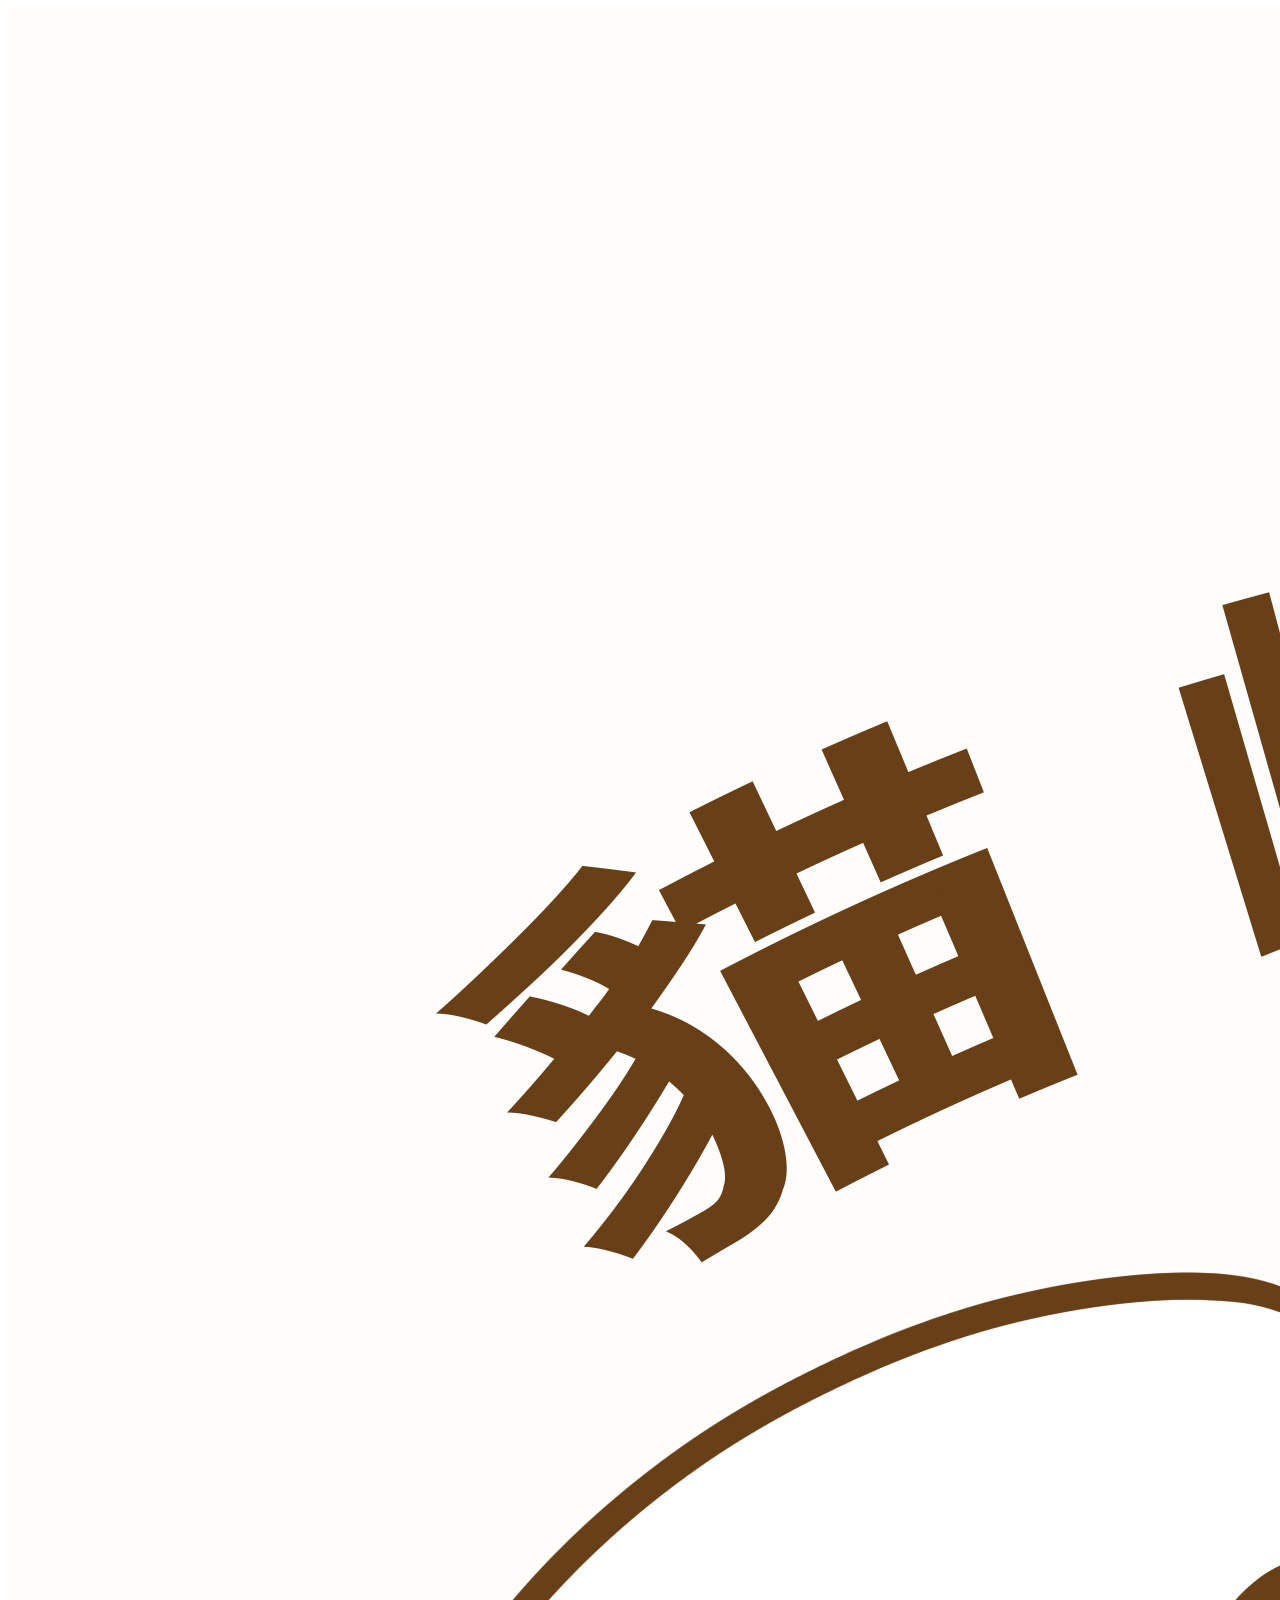
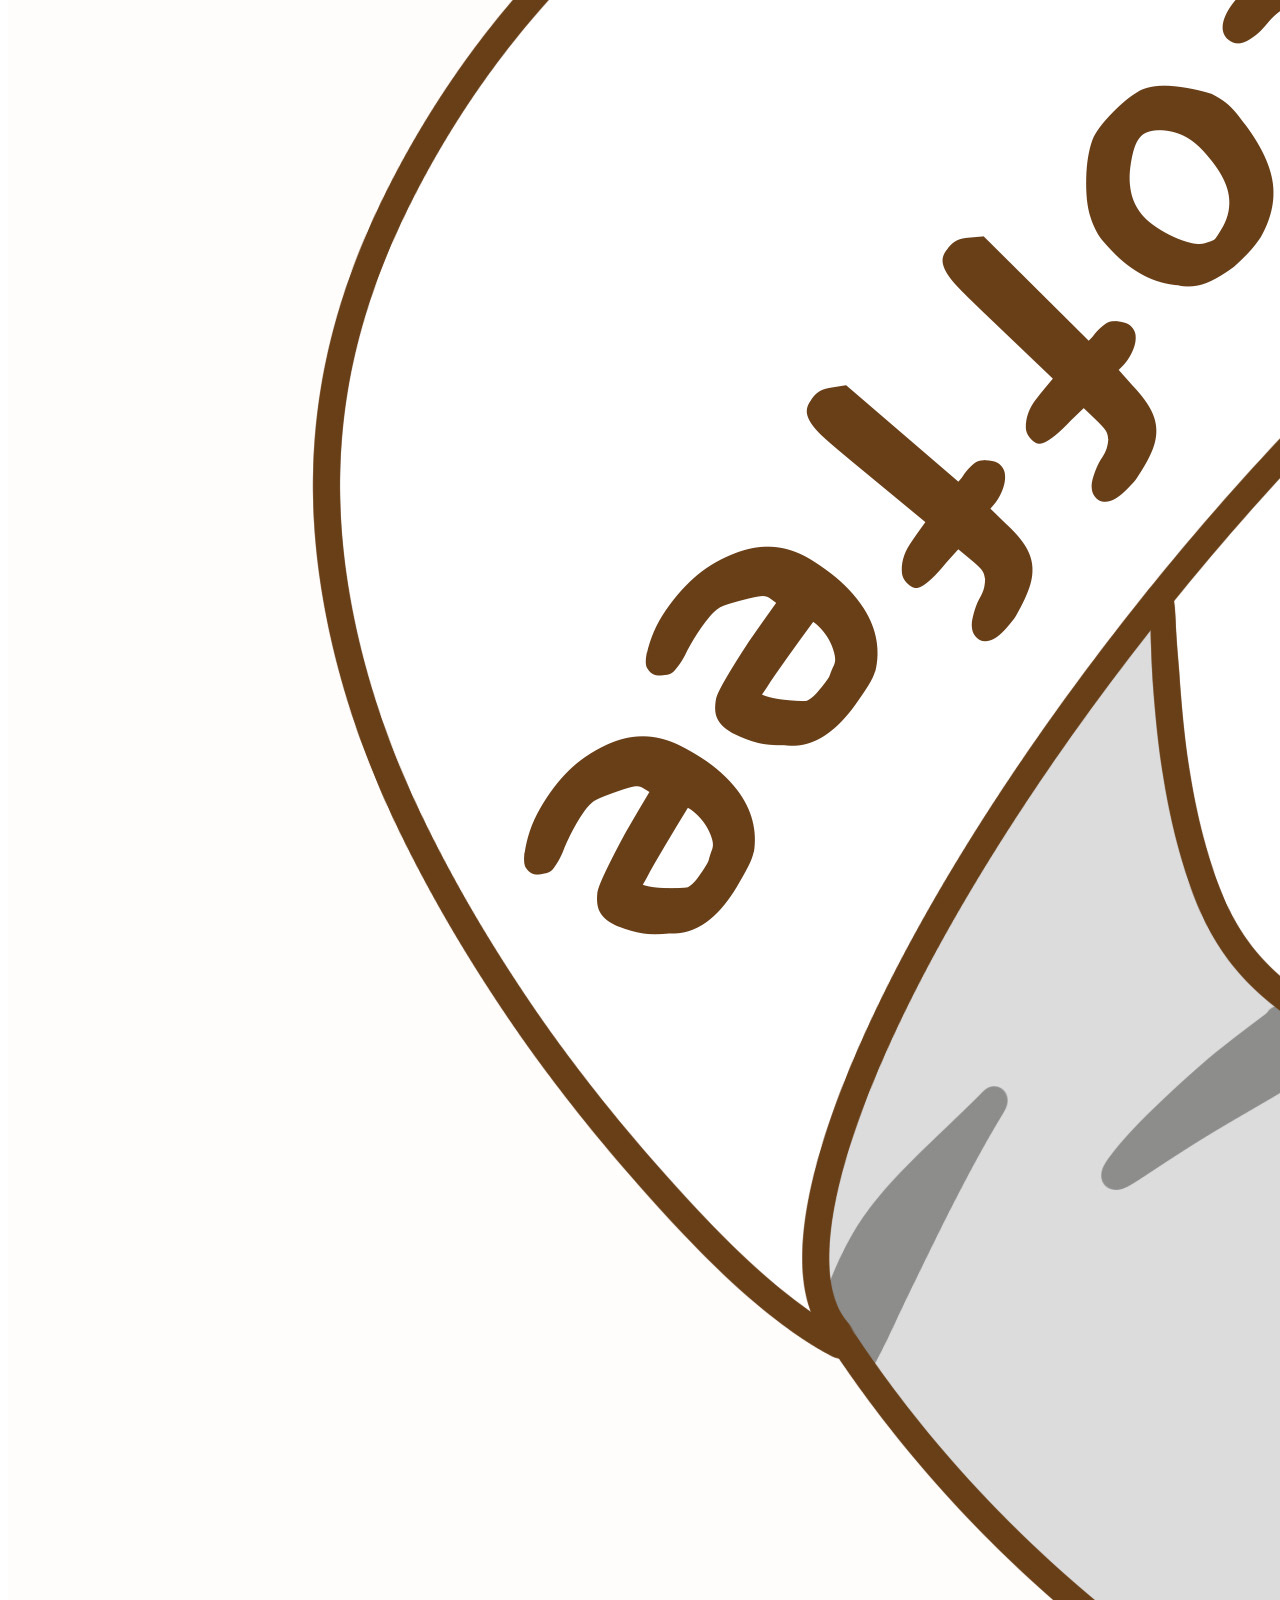
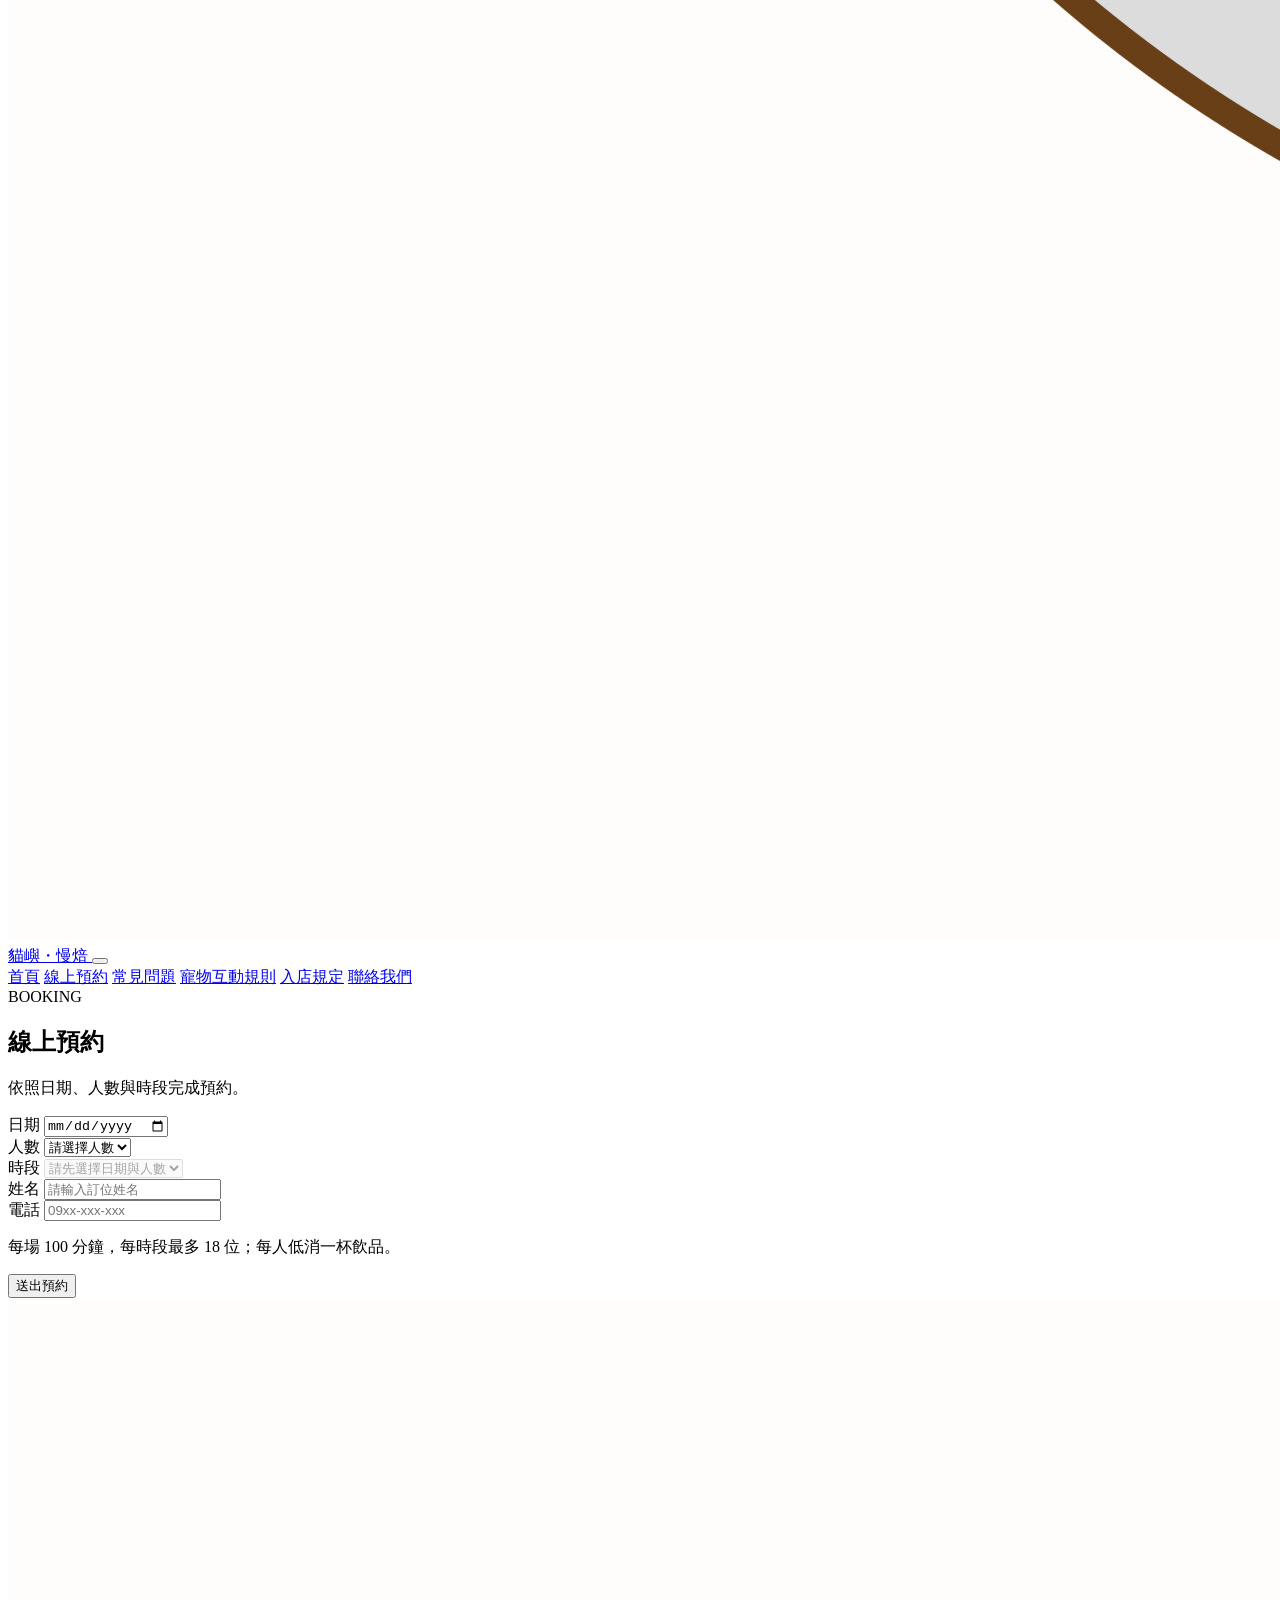
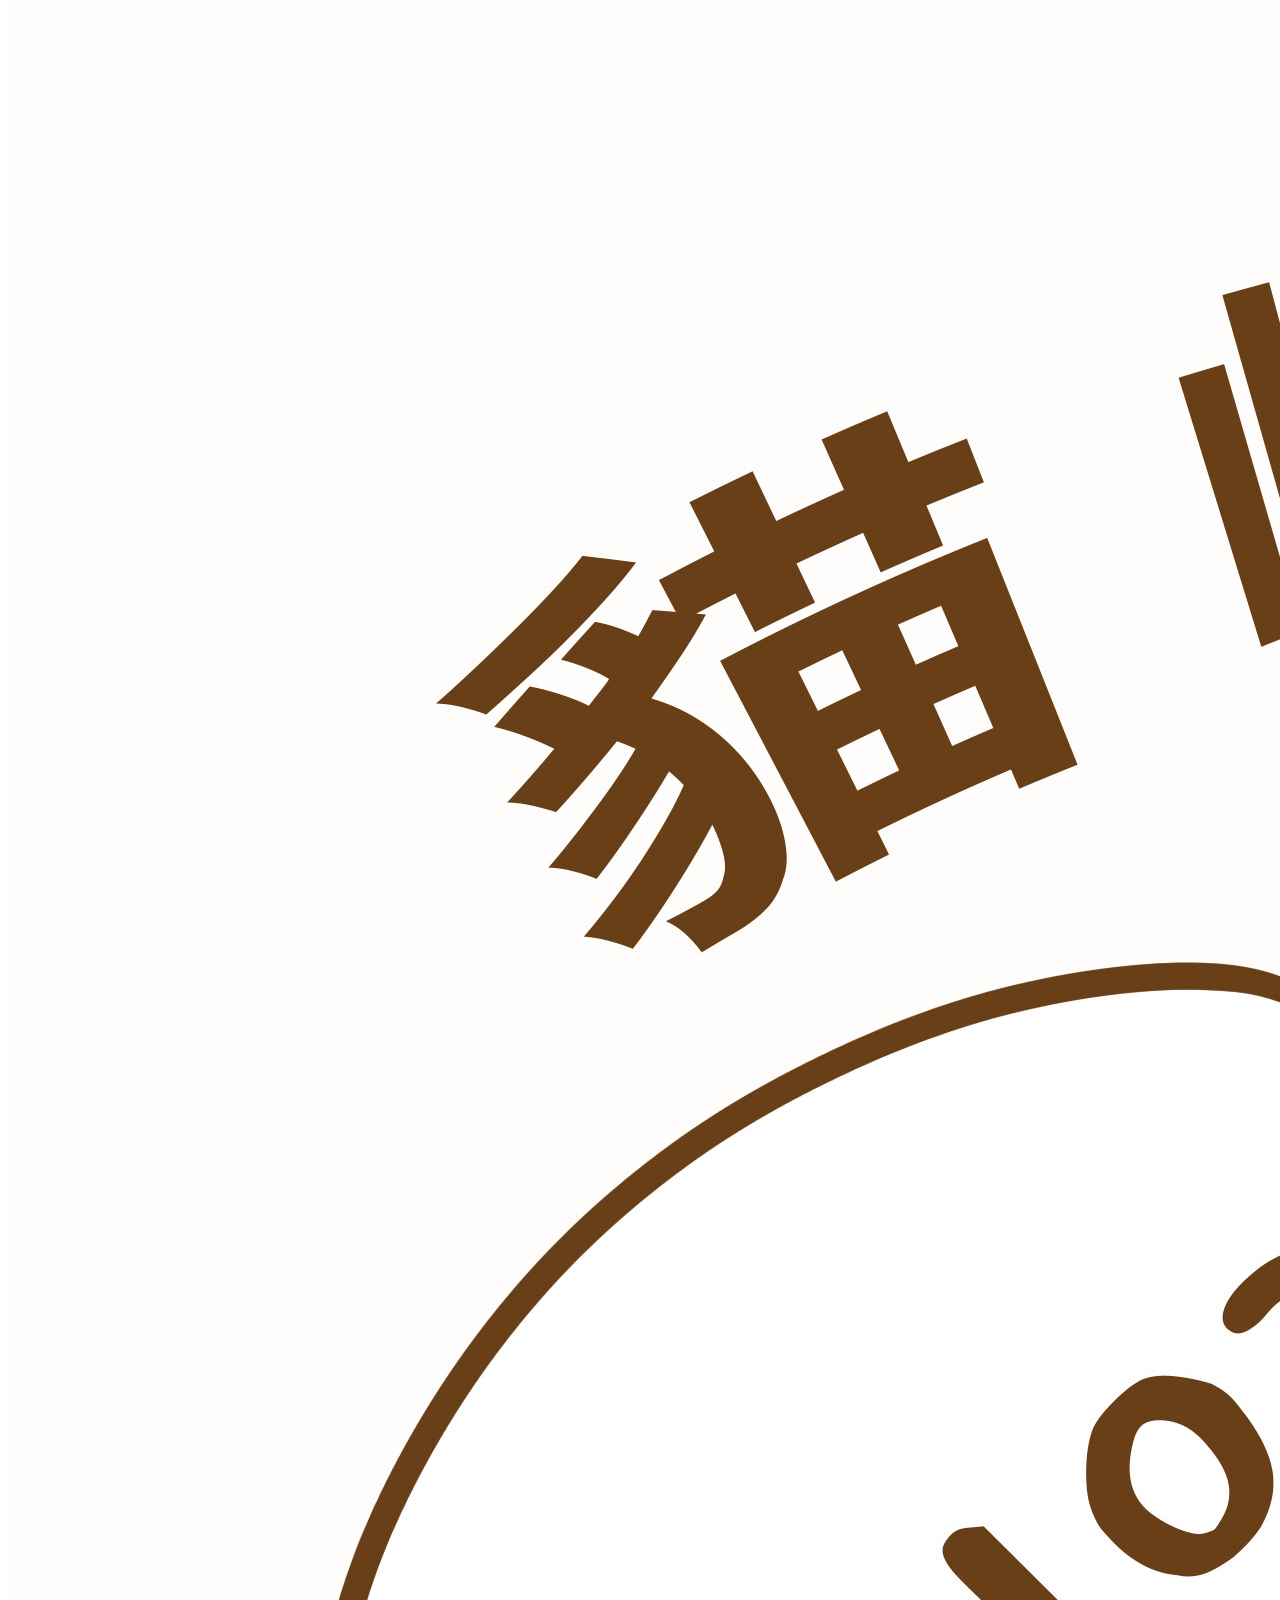
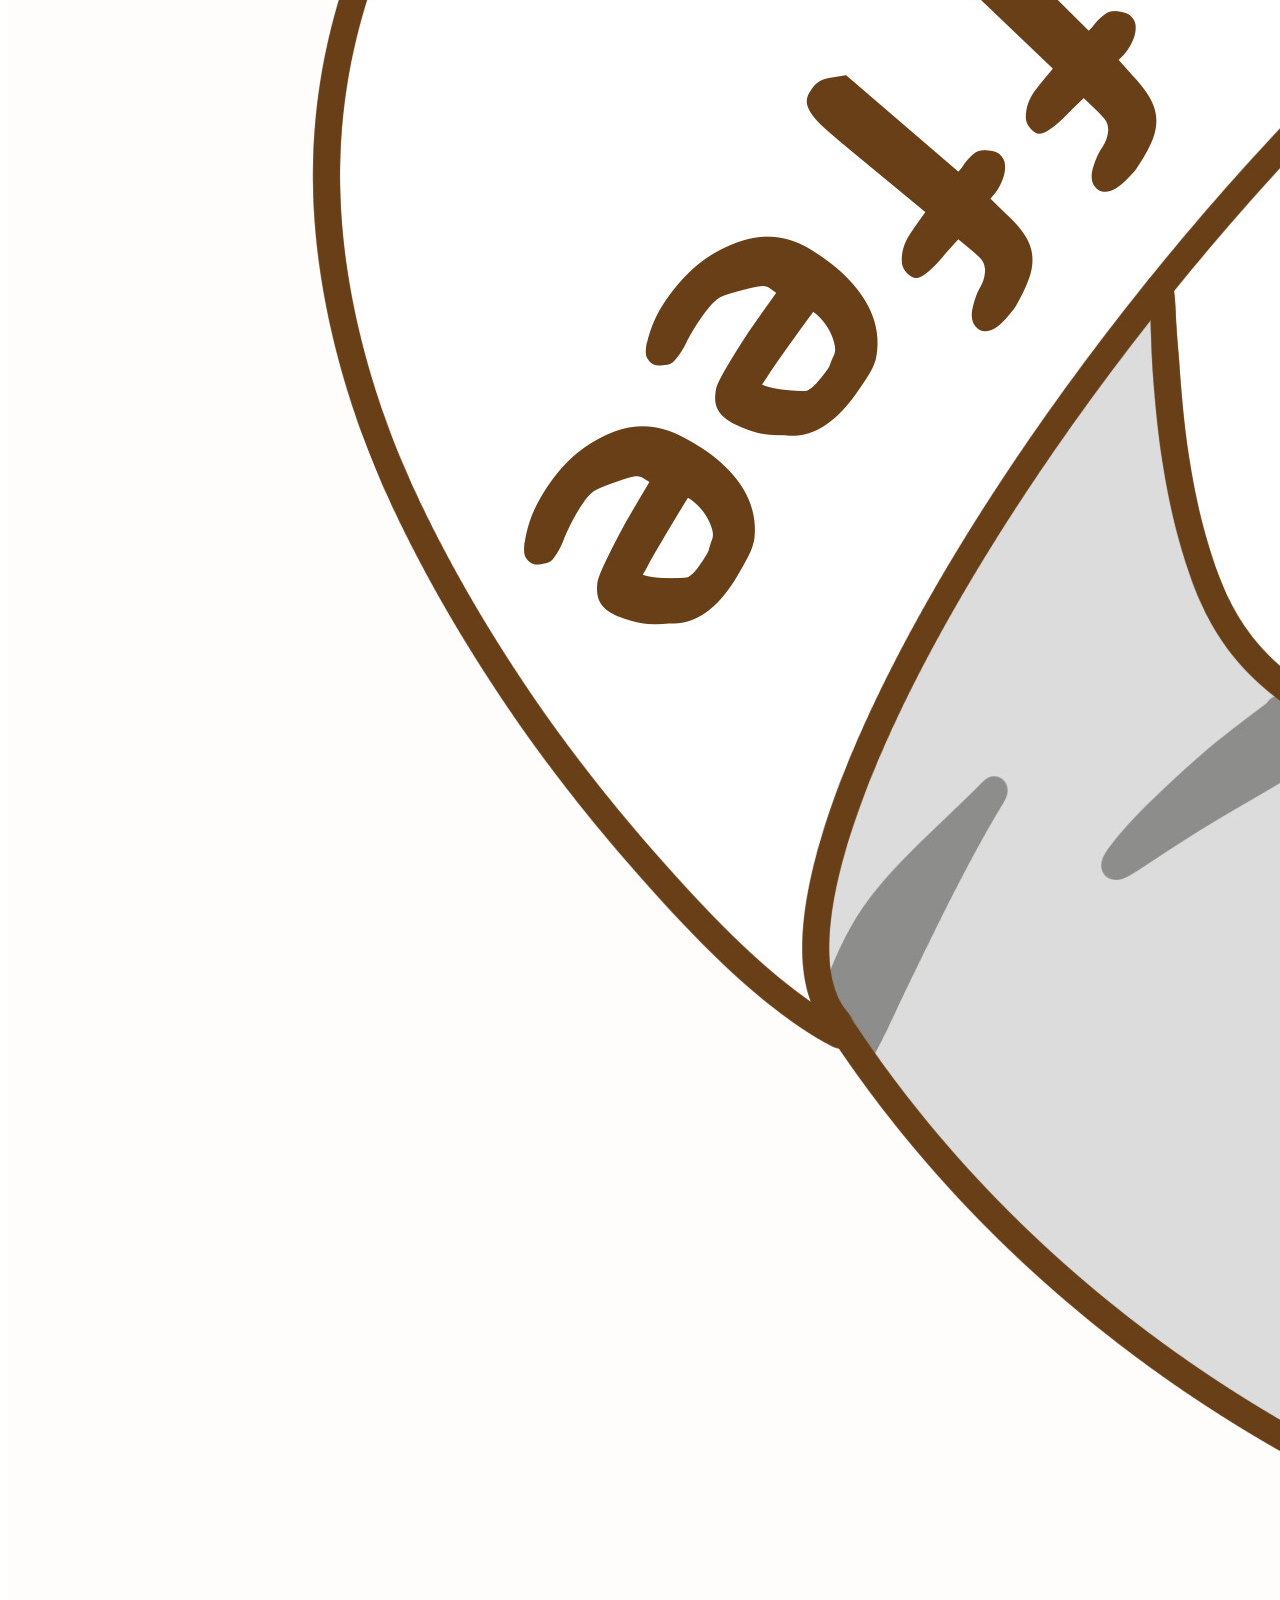
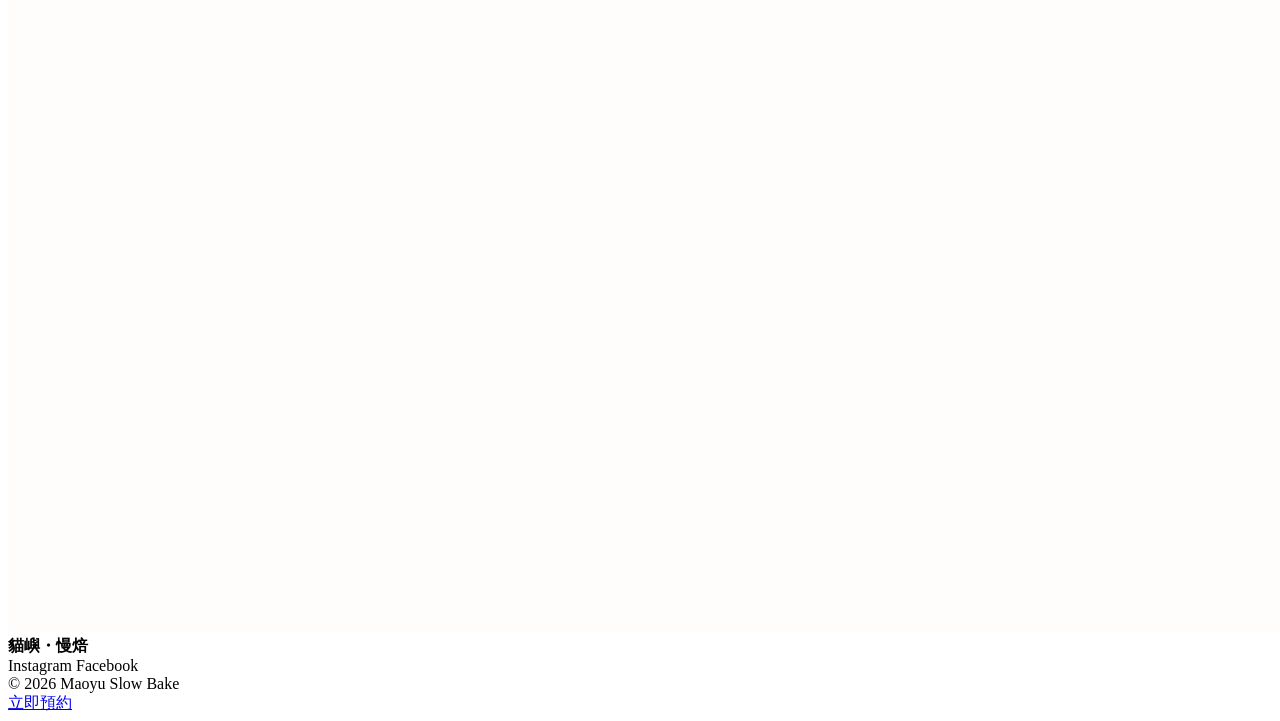
==== booking.html @ 1ec6d10b "Add files via upload" ====
<!doctype html>
<html lang="zh-Hant">
<head>
  <meta charset="utf-8">
  <meta name="viewport" content="width=device-width,initial-scale=1,viewport-fit=cover">
  <meta name="theme-color" content="#f7f1e8">
  <title>線上預約｜貓嶼・慢焙</title>
  <link rel="stylesheet" href="css/style.css">
</head>
<body class="booking-page">

<header class="site-header">
  <div class="header-inner">
    <a class="brand" href="index.html">
      <img src="logo.jpg" alt="貓嶼・慢焙 Logo">
      <span>貓嶼・慢焙</span>
    </a>
    <button class="menu-toggle" type="button" aria-label="開啟選單" aria-expanded="false">
      <span></span>
    </button>
  </div>
</header>
<div class="mobile-menu">
  <nav>
    <a href="index.html" class="">首頁</a>
<a href="booking.html" class="active">線上預約</a>
<a href="qa.html" class="">常見問題</a>
<a href="pet-rule.html" class="">寵物互動規則</a>
<a href="store-rule.html" class="">入店規定</a>
<a href="contact.html" class="">聯絡我們</a>
  </nav>
</div>

<main>

<section class="page-hero booking-section">
  <span class="eyebrow">BOOKING</span>
  <h1>線上預約</h1>
  <p class="lead">依照日期、人數與時段完成預約。</p>

  <div class="booking-card">
    <form id="bookingForm">
      <div>
        <label for="date">日期</label>
        <input id="date" name="date" type="date" required>
      </div>
      <div>
        <label for="people">人數</label>
        <select id="people" name="people" required>
          <option value="">請選擇人數</option>
          <option value="1">1 位</option>
          <option value="2">2 位</option>
          <option value="3">3 位</option>
          <option value="4">4 位</option>
          <option value="5">5 位</option>
          <option value="6">6 位</option>
        </select>
      </div>
      <div>
        <label for="time">時段</label>
        <select id="time" name="time" required disabled>
          <option value="">請先選擇日期與人數</option>
        </select>
      </div>
      <div>
        <label for="name">姓名</label>
        <input id="name" name="name" autocomplete="name" placeholder="請輸入訂位姓名" required>
      </div>
      <div>
        <label for="phone">電話</label>
        <input id="phone" name="phone" inputmode="tel" autocomplete="tel" placeholder="09xx-xxx-xxx" required>
      </div>
      <p class="notice">每場 100 分鐘，每時段最多 18 位；每人低消一杯飲品。</p>
      <button class="btn" type="submit">送出預約</button>
    </form>
    <div id="result" class="result"></div>
  </div>
</section>

</main>

<footer class="site-footer">
  <img src="logo.jpg" alt="貓嶼・慢焙 Logo">
  <strong>貓嶼・慢焙</strong>
  <div class="footer-links">
    <span>Instagram</span>
    <span>Facebook</span>
  </div>
  <div>© 2026 Maoyu Slow Bake</div>
</footer>

<a class="floating-book" href="booking.html">立即預約</a>
<script src="js/script.js"></script>
</body>
</html>
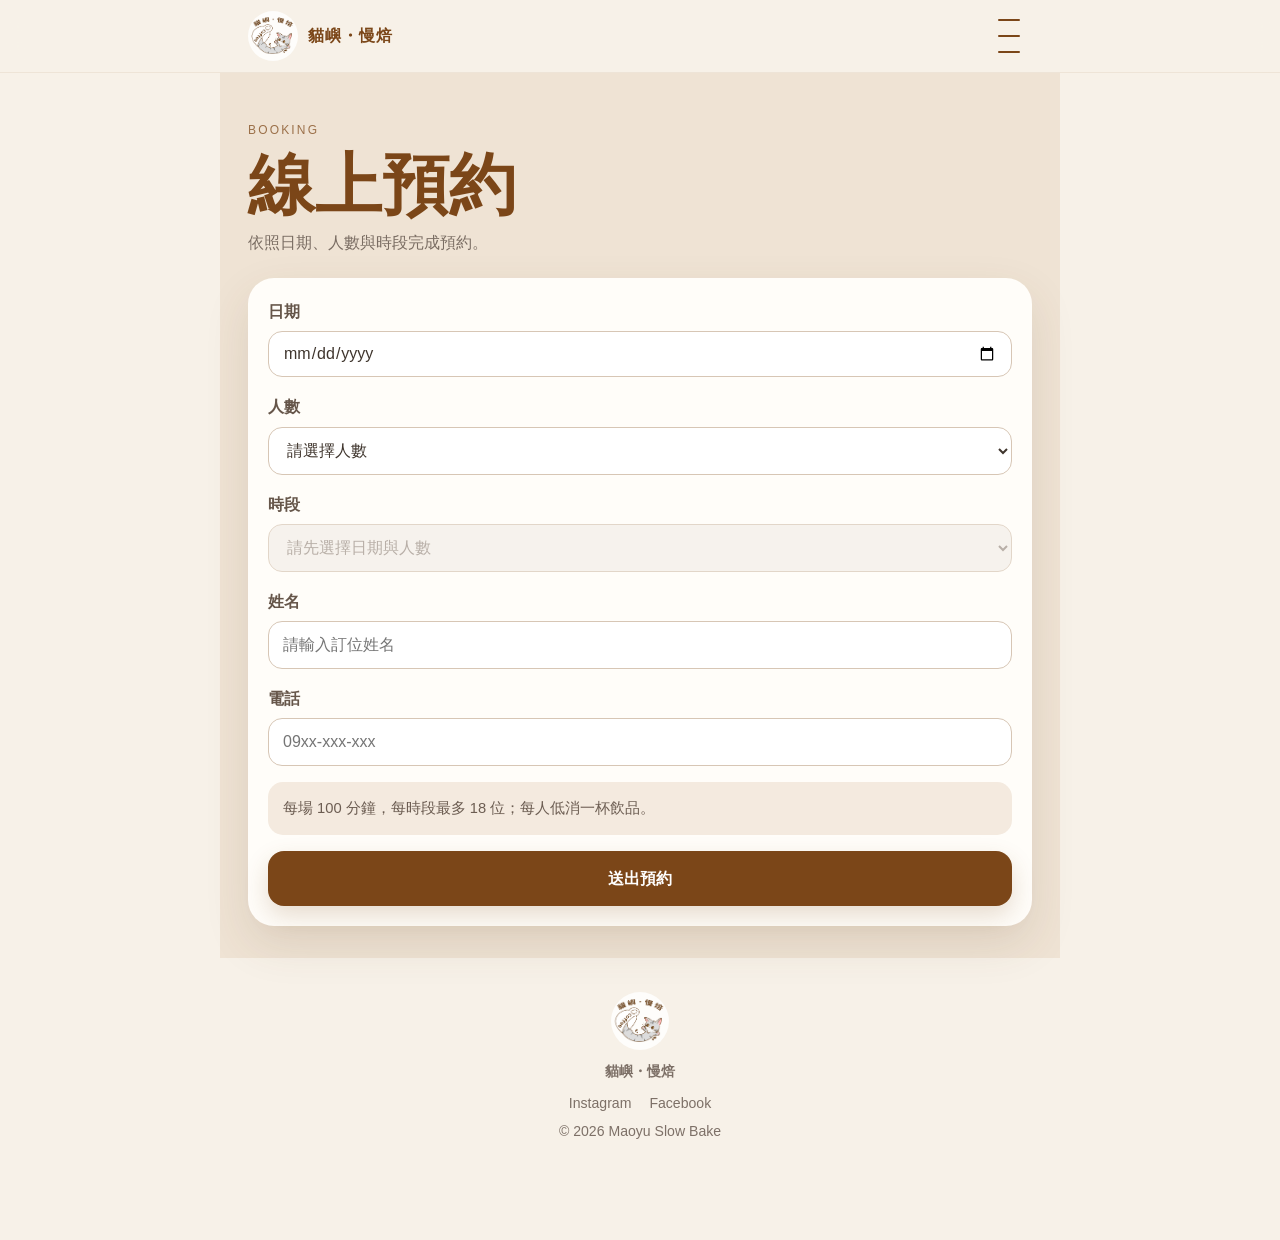
==== commit bfdae9e1: "Add files via upload" ====
--- a/booking.html
+++ b/booking.html
@@ -5,7 +5,7 @@
   <meta name="viewport" content="width=device-width,initial-scale=1,viewport-fit=cover">
   <meta name="theme-color" content="#f7f1e8">
   <title>線上預約｜貓嶼・慢焙</title>
-  <link rel="stylesheet" href="css/style.css">
+  <link rel="stylesheet" href="style.css">
 </head>
 <body class="booking-page">
 
@@ -90,6 +90,6 @@
 </footer>
 
 <a class="floating-book" href="booking.html">立即預約</a>
-<script src="js/script.js"></script>
+<script src="script.js"></script>
 </body>
 </html>
--- a/style.css
+++ b/style.css
@@ -0,0 +1,409 @@
+:root{
+  --cream:#f7f1e8;
+  --paper:#fffdf9;
+  --brown:#7b4618;
+  --brown-dark:#5f3512;
+  --ink:#3f352d;
+  --muted:#7a6d63;
+  --line:#decfbe;
+  --soft:#efe3d4;
+  --shadow:0 18px 46px rgba(92,66,43,.12);
+}
+*{box-sizing:border-box}
+html{scroll-behavior:smooth}
+body{
+  margin:0;
+  background:var(--cream);
+  color:var(--ink);
+  font-family:"Noto Sans TC","PingFang TC","Microsoft JhengHei",sans-serif;
+  line-height:1.7;
+  -webkit-font-smoothing:antialiased;
+}
+a{text-decoration:none;color:inherit}
+button,input,select{font:inherit}
+img{display:block;max-width:100%}
+body.menu-open{overflow:hidden}
+
+.site-header{
+  position:sticky;
+  top:0;
+  z-index:50;
+  background:rgba(247,241,232,.93);
+  backdrop-filter:blur(14px);
+  border-bottom:1px solid rgba(123,70,24,.08);
+}
+.header-inner{
+  max-width:840px;
+  margin:auto;
+  min-height:72px;
+  padding:10px 18px;
+  display:flex;
+  align-items:center;
+  justify-content:space-between;
+}
+.brand{
+  display:flex;
+  align-items:center;
+  gap:10px;
+  color:var(--brown);
+  font-weight:800;
+  letter-spacing:.06em;
+}
+.brand img{
+  width:50px;
+  height:50px;
+  border-radius:50%;
+  object-fit:cover;
+}
+.menu-toggle{
+  width:46px;
+  height:46px;
+  border:0;
+  border-radius:50%;
+  background:transparent;
+  display:grid;
+  place-items:center;
+  cursor:pointer;
+}
+.menu-toggle span,
+.menu-toggle::before,
+.menu-toggle::after{
+  content:"";
+  display:block;
+  width:22px;
+  height:2px;
+  background:var(--brown);
+  border-radius:999px;
+  transition:.25s ease;
+}
+.menu-toggle span{margin:5px 0}
+.menu-toggle.active::before{transform:translateY(7px) rotate(45deg)}
+.menu-toggle.active span{opacity:0}
+.menu-toggle.active::after{transform:translateY(-7px) rotate(-45deg)}
+
+.mobile-menu{
+  position:fixed;
+  inset:72px 0 0;
+  z-index:45;
+  background:rgba(247,241,232,.98);
+  padding:28px 22px 40px;
+  transform:translateX(100%);
+  transition:.28s ease;
+}
+.mobile-menu.open{transform:translateX(0)}
+.mobile-menu nav{
+  max-width:840px;
+  margin:auto;
+  display:grid;
+}
+.mobile-menu a{
+  padding:17px 4px;
+  border-bottom:1px solid var(--line);
+  color:var(--brown);
+  font-weight:800;
+  font-size:1.08rem;
+}
+.mobile-menu a.active{color:var(--brown-dark)}
+
+main{
+  max-width:840px;
+  margin:auto;
+}
+section{padding:52px 18px}
+.page-hero{padding-top:42px;padding-bottom:32px}
+.eyebrow{
+  display:inline-block;
+  margin-bottom:10px;
+  font-size:.75rem;
+  letter-spacing:.18em;
+  color:#9b7049;
+}
+h1,h2,h3,p{margin-top:0}
+h1{
+  margin-bottom:8px;
+  font-size:clamp(2.45rem,11vw,4.2rem);
+  line-height:1.05;
+  color:var(--brown);
+}
+h2{
+  margin-bottom:8px;
+  font-size:clamp(2rem,8vw,3rem);
+  line-height:1.15;
+  color:var(--brown);
+}
+h3{color:var(--brown)}
+.lead,.muted{color:var(--muted)}
+.intro{
+  margin:0;
+  font-size:1.04rem;
+  color:var(--muted);
+}
+
+.hero-card,
+.content-card,
+.booking-card,
+.contact-card,
+.rule-card{
+  background:var(--paper);
+  border-radius:26px;
+  box-shadow:var(--shadow);
+}
+
+.cat-slider{
+  margin-top:28px;
+  overflow:hidden;
+  background:var(--paper);
+  border-radius:26px;
+  box-shadow:var(--shadow);
+}
+.cat-slides{
+  display:flex;
+  overflow-x:auto;
+  scroll-snap-type:x mandatory;
+  scrollbar-width:none;
+  -webkit-overflow-scrolling:touch;
+}
+.cat-slides::-webkit-scrollbar{display:none}
+.cat-card{
+  min-width:100%;
+  scroll-snap-align:start;
+  padding:18px;
+}
+.cat-photo{
+  aspect-ratio:4/3;
+  display:grid;
+  place-items:center;
+  overflow:hidden;
+  border-radius:20px;
+  background:linear-gradient(145deg,#efe4d7,#faf6ef);
+  margin-bottom:16px;
+}
+.cat-photo img{
+  width:76%;
+  height:76%;
+  object-fit:contain;
+}
+.cat-card h3{font-size:1.5rem;margin-bottom:2px}
+.cat-card p{margin-bottom:0;color:var(--muted)}
+.cat-hint{
+  text-align:center;
+  color:#9a897b;
+  font-size:.84rem;
+  padding:0 18px 8px;
+}
+.cat-dots{
+  display:flex;
+  justify-content:center;
+  gap:7px;
+  padding:0 18px 16px;
+}
+.cat-dot{
+  width:7px;
+  height:7px;
+  border-radius:50%;
+  background:#cfbead;
+  transition:.2s ease;
+}
+.cat-dot.active{
+  width:18px;
+  border-radius:999px;
+  background:var(--brown);
+}
+
+.page-links{
+  display:grid;
+  gap:12px;
+  margin-top:28px;
+}
+.page-link{
+  display:flex;
+  align-items:center;
+  justify-content:space-between;
+  padding:17px 18px;
+  border-radius:17px;
+  background:var(--paper);
+  box-shadow:0 8px 24px rgba(92,66,43,.08);
+  color:var(--brown);
+  font-weight:800;
+}
+.page-link::after{content:"→"}
+
+.booking-section{background:var(--soft)}
+.booking-card{padding:20px;margin-top:22px}
+form{display:grid;gap:16px}
+label{
+  display:block;
+  margin-bottom:6px;
+  font-weight:800;
+  color:#66564a;
+}
+input,select{
+  width:100%;
+  height:48px;
+  border:1px solid #d7c6b5;
+  border-radius:14px;
+  background:#fff;
+  color:var(--ink);
+  padding:0 14px;
+  outline:none;
+}
+input[type="date"]{
+  height:46px;
+  min-height:46px;
+  line-height:46px;
+  -webkit-appearance:none;
+  appearance:none;
+}
+input:focus,select:focus{
+  border-color:var(--brown);
+  box-shadow:0 0 0 3px rgba(123,70,24,.10);
+}
+select:disabled{
+  background:#f3eee8;
+  color:#9b8f86;
+}
+.notice{
+  margin:0;
+  padding:14px 15px;
+  border-radius:15px;
+  background:#f4eadf;
+  color:#6c5d52;
+  font-size:.92rem;
+}
+.btn{
+  display:block;
+  width:100%;
+  border:0;
+  border-radius:16px;
+  padding:14px 18px;
+  background:var(--brown);
+  color:#fff;
+  text-align:center;
+  font-weight:800;
+  cursor:pointer;
+  box-shadow:0 10px 24px rgba(123,70,24,.18);
+}
+.btn.secondary{
+  background:var(--paper);
+  color:var(--brown);
+  border:1px solid var(--line);
+  box-shadow:none;
+}
+.result{
+  display:none;
+  margin-top:15px;
+  padding:15px;
+  border-radius:14px;
+  background:#edf2e9;
+  color:#55614f;
+}
+
+.faq-list{margin-top:26px}
+details{
+  border-bottom:1px solid rgba(123,70,24,.2);
+  padding:17px 2px;
+}
+summary{
+  list-style:none;
+  cursor:pointer;
+  display:flex;
+  justify-content:space-between;
+  gap:16px;
+  color:var(--brown);
+  font-weight:800;
+}
+summary::-webkit-details-marker{display:none}
+summary::after{content:"＋";font-size:1.2rem;font-weight:500}
+details[open] summary::after{content:"－"}
+details p{margin:12px 0 0;color:var(--muted)}
+
+.rule-card{
+  padding:20px;
+  margin-top:24px;
+}
+.rule-placeholder{
+  min-height:380px;
+  display:grid;
+  place-items:center;
+  text-align:center;
+  border:1px dashed #cdb9a5;
+  border-radius:20px;
+  background:#f5ede4;
+  color:#8e7e72;
+  padding:30px;
+}
+.rule-placeholder strong{
+  display:block;
+  color:var(--brown);
+  margin-bottom:8px;
+}
+
+.contact-card{
+  padding:20px;
+  margin-top:24px;
+}
+.map-placeholder{
+  min-height:170px;
+  display:grid;
+  place-items:center;
+  text-align:center;
+  border-radius:18px;
+  background:
+    linear-gradient(rgba(255,255,255,.38),rgba(255,255,255,.38)),
+    repeating-linear-gradient(45deg,#e8dfd4 0 18px,#f3ede6 18px 36px);
+  color:#83766d;
+  margin-bottom:18px;
+}
+.info-row{
+  padding:13px 0;
+  border-bottom:1px solid var(--line);
+}
+.info-row:last-of-type{border-bottom:0}
+.info-row strong{
+  display:block;
+  color:var(--brown);
+}
+
+.site-footer{
+  max-width:840px;
+  margin:auto;
+  padding:34px 18px 96px;
+  text-align:center;
+  color:#7d7067;
+  font-size:.88rem;
+}
+.site-footer img{
+  width:58px;
+  height:58px;
+  border-radius:50%;
+  object-fit:cover;
+  margin:0 auto 10px;
+}
+.footer-links{
+  margin:8px 0 4px;
+  display:flex;
+  justify-content:center;
+  gap:18px;
+}
+
+.floating-book{
+  position:fixed;
+  left:24px;
+  right:24px;
+  bottom:max(14px,env(safe-area-inset-bottom));
+  z-index:44;
+  padding:13px 18px;
+  border-radius:16px;
+  background:var(--brown);
+  color:#fff;
+  text-align:center;
+  font-weight:800;
+  box-shadow:0 14px 32px rgba(80,49,22,.28);
+}
+.booking-page .floating-book{display:none}
+
+@media(min-width:760px){
+  section{padding-left:28px;padding-right:28px}
+  .header-inner{padding-left:28px;padding-right:28px}
+  .floating-book{left:auto;right:28px;width:210px}
+}
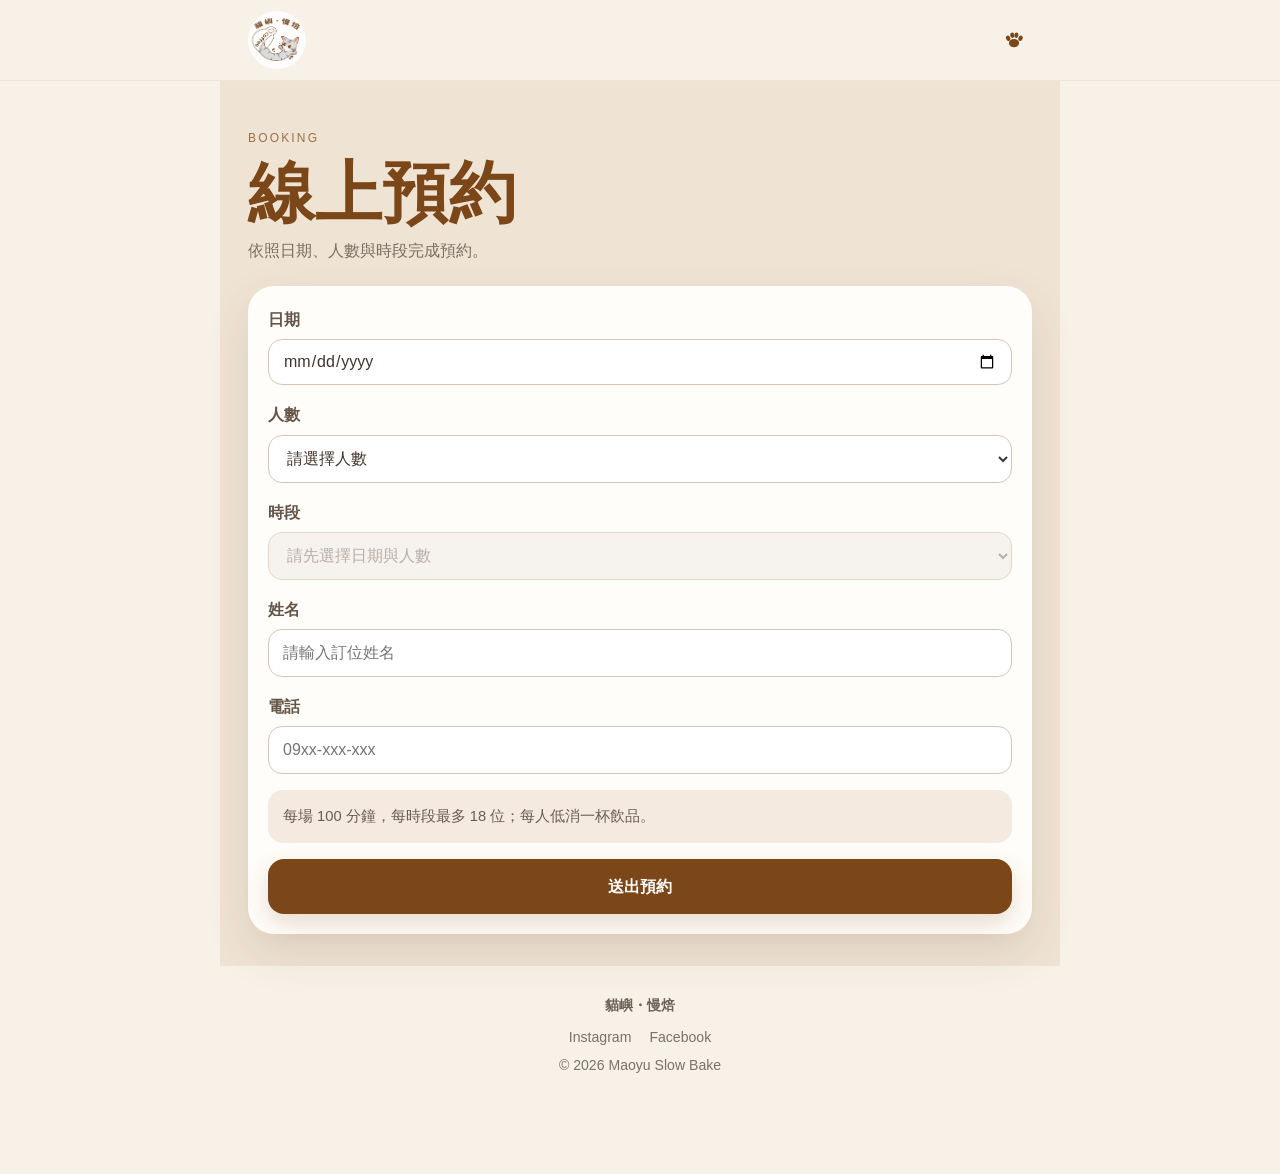
==== commit d64e45e5: "Add files via upload" ====
--- a/booking.html
+++ b/booking.html
@@ -16,7 +16,13 @@
       <span>貓嶼・慢焙</span>
     </a>
     <button class="menu-toggle" type="button" aria-label="開啟選單" aria-expanded="false">
-      <span></span>
+      <svg class="paw-icon" viewBox="0 0 64 64" aria-hidden="true">
+        <ellipse cx="32" cy="41" rx="15" ry="12"></ellipse>
+        <ellipse cx="15" cy="27" rx="6" ry="8" transform="rotate(-22 15 27)"></ellipse>
+        <ellipse cx="27" cy="18" rx="6" ry="8" transform="rotate(-8 27 18)"></ellipse>
+        <ellipse cx="39" cy="18" rx="6" ry="8" transform="rotate(8 39 18)"></ellipse>
+        <ellipse cx="51" cy="27" rx="6" ry="8" transform="rotate(22 51 27)"></ellipse>
+      </svg>
     </button>
   </div>
 </header>
--- a/style.css
+++ b/style.css
@@ -35,7 +35,7 @@
 .header-inner{
   max-width:840px;
   margin:auto;
-  min-height:72px;
+  min-height:80px;
   padding:10px 18px;
   display:flex;
   align-items:center;
@@ -50,14 +50,14 @@
   letter-spacing:.06em;
 }
 .brand img{
-  width:50px;
-  height:50px;
+  width:60px;
+  height:60px;
   border-radius:50%;
   object-fit:cover;
 }
 .menu-toggle{
-  width:46px;
-  height:46px;
+  width:42px;
+  height:42px;
   border:0;
   border-radius:50%;
   background:transparent;
@@ -70,20 +70,20 @@
 .menu-toggle::after{
   content:"";
   display:block;
-  width:22px;
-  height:2px;
+  width:18px;
+  height:1.5px;
   background:var(--brown);
   border-radius:999px;
   transition:.25s ease;
 }
-.menu-toggle span{margin:5px 0}
-.menu-toggle.active::before{transform:translateY(7px) rotate(45deg)}
+.menu-toggle span{margin:4px 0}
+.menu-toggle.active::before{transform:translateY(5.5px) rotate(45deg)}
 .menu-toggle.active span{opacity:0}
-.menu-toggle.active::after{transform:translateY(-7px) rotate(-45deg)}
+.menu-toggle.active::after{transform:translateY(-5.5px) rotate(-45deg)}
 
 .mobile-menu{
   position:fixed;
-  inset:72px 0 0;
+  inset:80px 0 0;
   z-index:45;
   background:rgba(247,241,232,.98);
   padding:28px 22px 40px;
@@ -407,3 +407,127 @@
   .header-inner{padding-left:28px;padding-right:28px}
   .floating-book{left:auto;right:28px;width:210px}
 }
+
+
+/* V6.1 首頁微調 */
+body:not(.booking-page) main > .page-hero:first-child{
+  padding-top:34px;
+  padding-bottom:34px;
+}
+body:not(.booking-page) main > .page-hero:first-child h1{
+  margin-bottom:12px;
+}
+body:not(.booking-page) main > .page-hero:first-child .lead{
+  margin-bottom:22px;
+}
+body:not(.booking-page) main > .page-hero:first-child .cat-slider{
+  margin-top:0;
+}
+
+
+/* V6.2：精簡品牌重複與縮小選單圖示 */
+.brand span{
+  display:none !important;
+}
+
+.brand{
+  gap:0 !important;
+}
+
+.brand img{
+  width:58px !important;
+  height:58px !important;
+}
+
+.menu-toggle{
+  width:34px !important;
+  height:34px !important;
+  padding:0 !important;
+}
+
+.menu-toggle span,
+.menu-toggle::before,
+.menu-toggle::after{
+  width:14px !important;
+  height:1px !important;
+}
+
+.menu-toggle span{
+  margin:3px 0 !important;
+}
+
+.menu-toggle.active::before{
+  transform:translateY(4px) rotate(45deg) !important;
+}
+
+.menu-toggle.active::after{
+  transform:translateY(-4px) rotate(-45deg) !important;
+}
+
+.site-footer img{
+  display:none !important;
+}
+
+.site-footer{
+  padding-top:28px !important;
+}
+
+.site-footer strong{
+  display:block;
+  margin-bottom:8px;
+  color:#6f6259;
+}
+
+
+/* V6.3：貓掌選單按鈕 */
+.menu-toggle{
+  position:relative !important;
+  display:grid !important;
+  place-items:center !important;
+  width:36px !important;
+  height:36px !important;
+  padding:6px !important;
+  border:0 !important;
+  background:transparent !important;
+}
+
+.menu-toggle .paw-icon{
+  width:22px;
+  height:22px;
+  display:block;
+  fill:var(--brown);
+  transition:opacity .18s ease, transform .22s ease;
+}
+
+/* 清除原本漢堡圖示的線條 */
+.menu-toggle > span{
+  display:none !important;
+}
+.menu-toggle::before,
+.menu-toggle::after{
+  content:"" !important;
+  position:absolute;
+  left:9px;
+  width:18px !important;
+  height:1.5px !important;
+  margin:0 !important;
+  border-radius:999px;
+  background:var(--brown) !important;
+  opacity:0;
+  transform:none !important;
+  transition:opacity .18s ease, transform .22s ease;
+}
+
+/* 選單展開後，貓掌切換成關閉符號 */
+.menu-toggle.active .paw-icon{
+  opacity:0;
+  transform:scale(.75);
+}
+.menu-toggle.active::before{
+  opacity:1;
+  transform:rotate(45deg) !important;
+}
+.menu-toggle.active::after{
+  opacity:1;
+  transform:rotate(-45deg) !important;
+}
